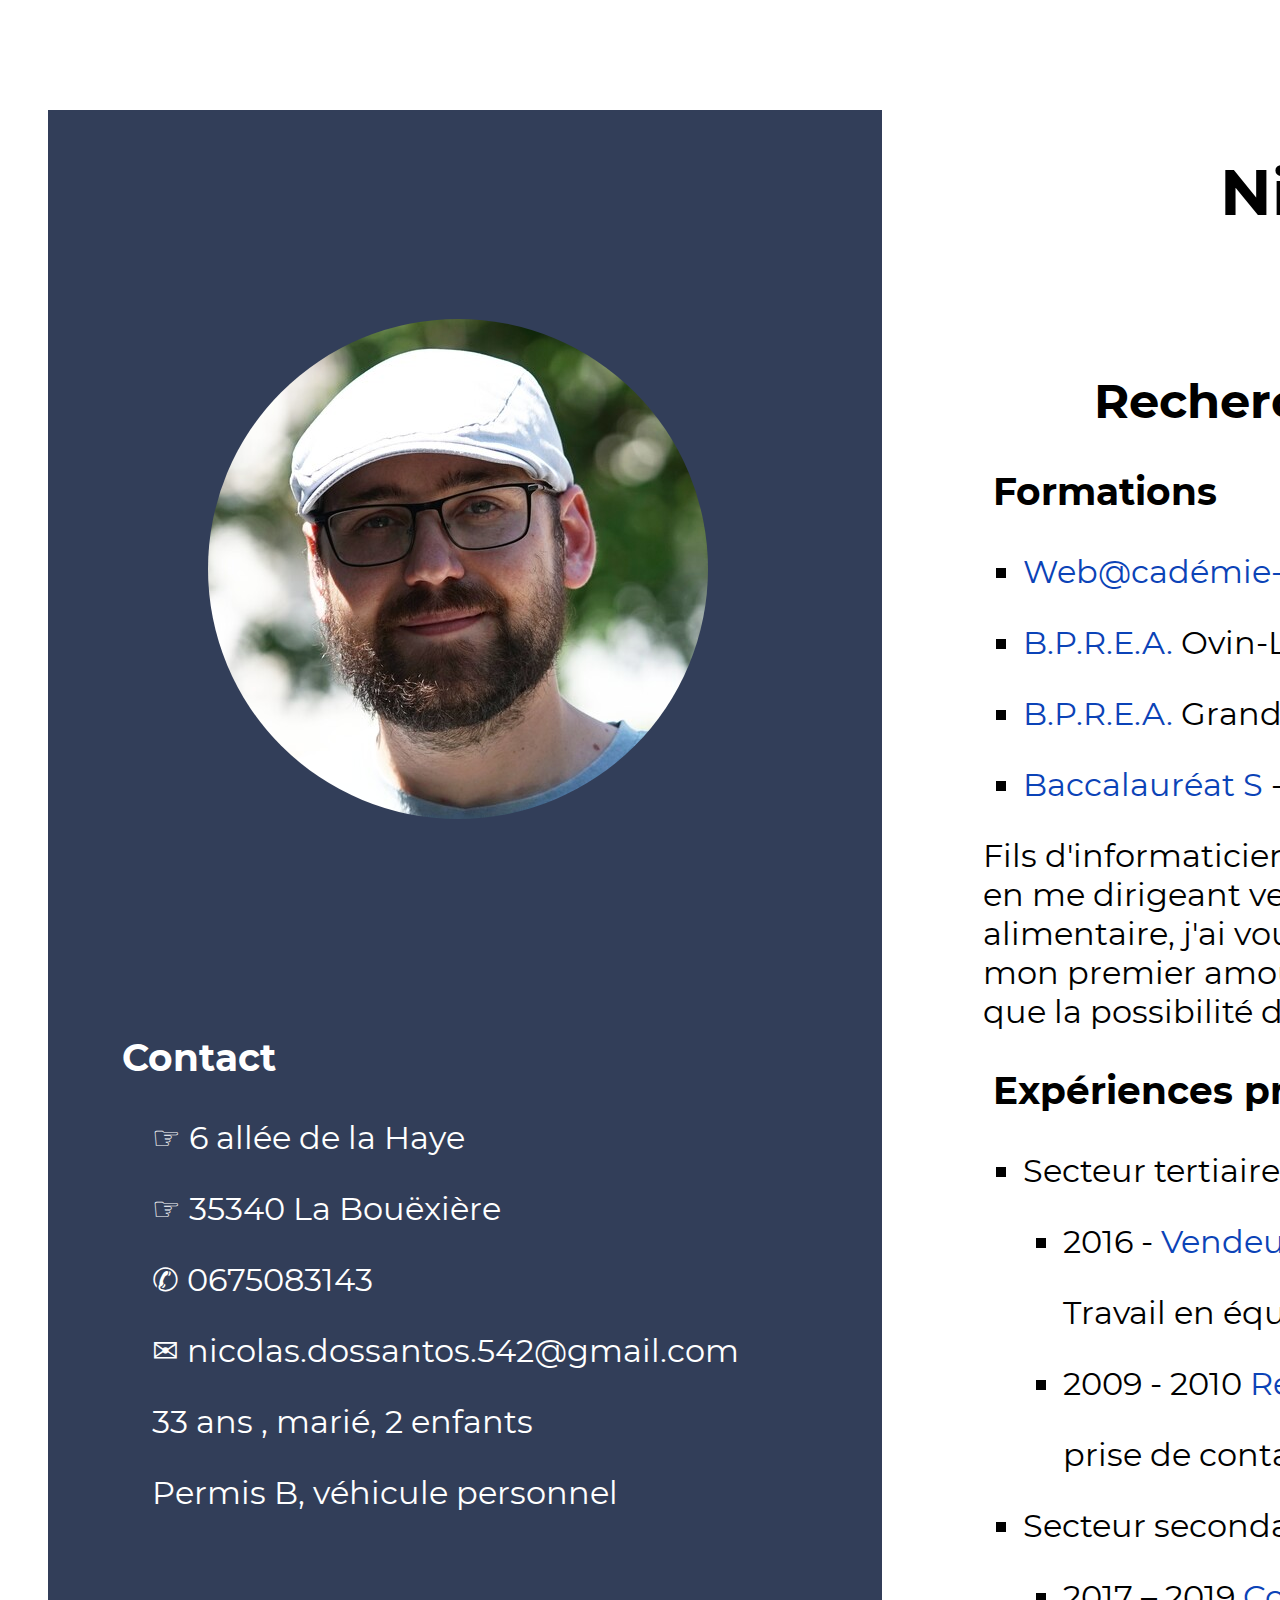
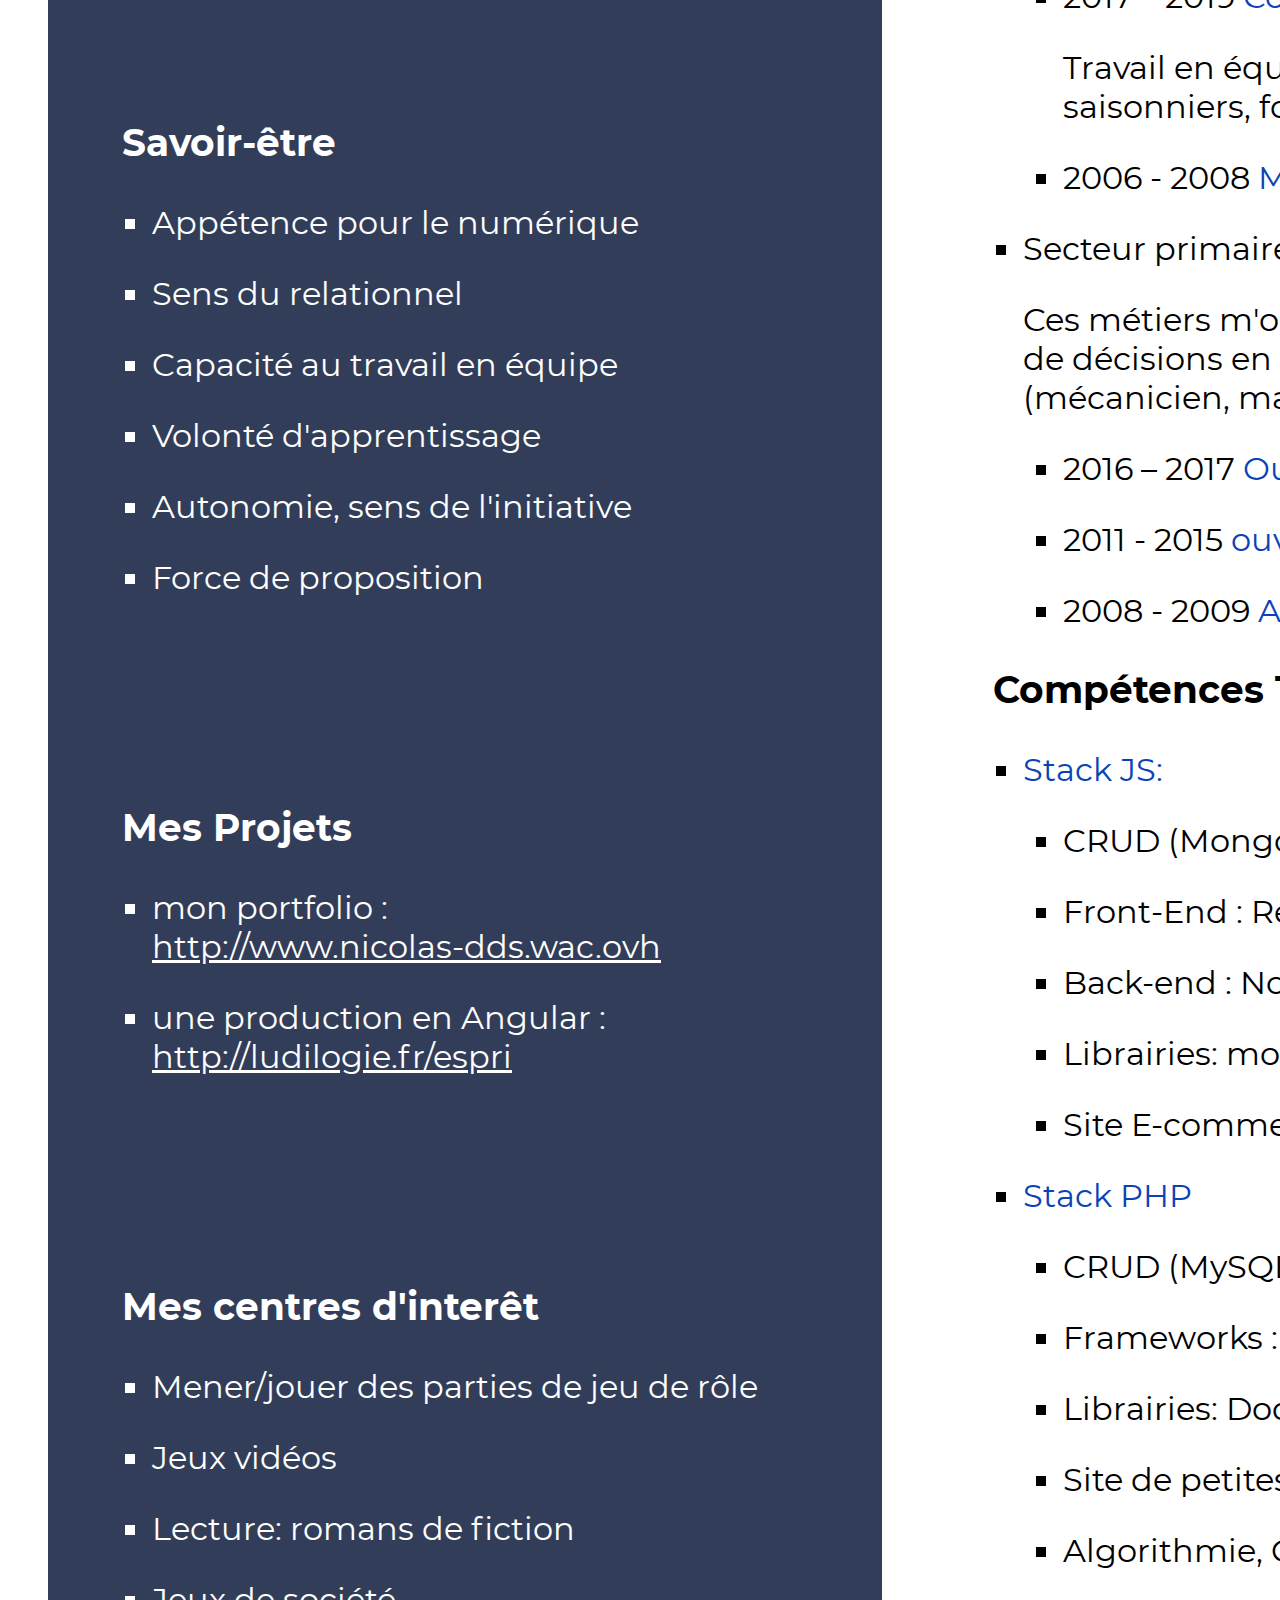
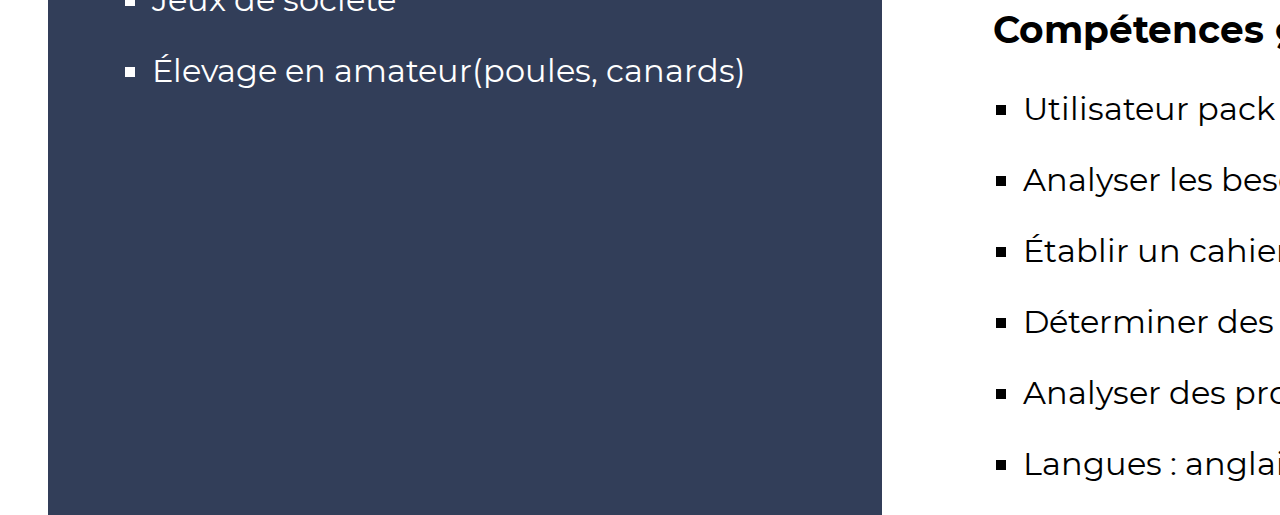
==== index.html @ 16ac20fb "modif corps" ====
<!DOCTYPE html>
<html lang="en">

<head>
    <meta charset="UTF-8">
    <link rel="stylesheet" href="CV.css">
    <link rel="stylesheet" type="text/css" href="impression.css" media="print">
    <title>CV</title>
</head>

<body>
    <div class="container">

        <div class="personnal bgcolor1">
            <div class="photo"><img class="photo_profil" src="./assets/Nico.jpg" alt="photo"></div>
            <div class="contact">
                <h3>Contact</h3>

                <ul>
                    <li> ☞ 6 allée de la Haye</li>
                    <li> ☞ 35340 La Bouëxière</li>
                    <li> ✆ 0675083143</li>
                    <li> ✉ nicolas.dossantos.542@gmail.com</li>
                    <li> 33 ans , marié, 2 enfants</li>
                    <li> Permis B, véhicule personnel</li>

                </ul>
            </div>

            <div class="soft-skills">
                <h3>Savoir-être</h3>
                <ul>
                    <li> Appétence pour le numérique</li>
                    <li> Sens du relationnel</li>
                    <li> Capacité au travail en équipe</li>
                    <li> Volonté d'apprentissage</li>
                    <li> Autonomie, sens de l'initiative</li>
                    <li> Force de proposition</li>

                </ul>
            </div>

            <div>
                <h3>Mes Projets</h3>
                <ul>
                    <li>mon portfolio :<br /><a target="_blank"
                            href=" http://www.nicolas-dds.wac.ovh/ ">http://www.nicolas-dds.wac.ovh</a></li>
                    <li>une production en Angular :<br /><a target="_blank"
                            href=" http://ludilogie.fr/espri ">http://ludilogie.fr/espri</a></li>
                </ul>
            </div>

            <div class="interests">
                <h3>Mes centres d'interêt</h3>
                <ul>
                    <li>Mener/jouer des parties de jeu de rôle</li>
                    <li>Jeux vidéos</li>
                    <li>Lecture: romans de fiction</li>
                    <li>Jeux de société</li>
                    <li>Élevage en amateur(poules, canards)</li>
                </ul>
            </div>

        </div>
        <div class="professionnal">
            <div class="name ">
                <h1>Nicolas Demeyère Dos Santos</h1>
            </div>
            <div class="job ">
                <h2>Développeur Web</h2>
            </div>
            <div class="subTitle  ">
                <h2> Recherche contrat alternance à partir du 27/09/21</h2>

            </div>
            <div class="studies">
                <h3>Formations</h3>
                <ul>
                    <li><span class="color2"> Web@cadémie-EPITECH</span> - Intégrateur/développeur Web niv 3(RNCP) - bac
                        +2
                        - 2022
                    </li>
                    <li><span class="color2"> B.P.R.E.A.</span> Ovin-Lait option transformation fromagère – 2013</li>
                    <li><span class="color2"> B.P.R.E.A. </span>Grandes Cultures – 2009</li>
                    <li><span class="color2"> Baccalauréat S </span>- 2006</li>
                </ul>
                <p>Fils d'informaticien, j'ai passé mon adolescence devant un PC. Devenu adulte, j'ai cherché du sens en
                    me dirigeant vers l'agriculture, la terre.Après plusieurs années comme ouvrier agricole et
                    agro-alimentaire, j'ai voulu retrouver de la stimulation et du défi intellectuels, je me suis
                    retourné vers mon premier amour: l'informatique. Le développement informatique m'a apporté tout
                    cela,
                    ainsi que la possibilité d'un apprentissage permanent.</p>
            </div>
            <div class="background">
                <h3>Expériences professionnelles</h3>
                <ul>
                    <li>Secteur tertiaire
                        <ul>
                            <li>
                                <p><span class="date">2016 </span>- <span class="color2"> Vendeur rayon fromagerie-
                                        charcuterie
                                    </span>-
                                    Intermarché Rennes Longchamps</p>

                                <p>Travail en équipe, promotion des produits et service à la clientèle</p>
                            </li>
                            <li>
                                <p><span class="date">2009 - 2010</span> <span class="color2"> Recruteur de donateurs -
                                    </span>Paris</p>
                                <p>prise de contact humain, gestion de l'échec, ténacité, sens du relationnel, travail
                                    en équipe</p>
                            </li>

                        </ul>
                    </li>
                    <li>Secteur secondaire
                        <ul>
                            <li>
                                <p><span class="date">2017 – 2019</span> <span class="color2"> Conducteur de machine en
                                        production fromagère</span>
                                    - Petit Billy – Triballat Noyal</p>
                                <p>Travail en équipe (15p), gestion des urgences, organisation du travail des
                                    intérimaires et saisonniers, formation des nouveaux coéquipiers.</p>
                            </li>

                            <li>
                                <p><span class="date">2006 - 2008</span> <span class="color2"> Missions diverses -
                                        Intérim
                                    </span>–
                                    Seine-et-Marne (77)</p>
                            </li>

                        </ul>
                    </li>
                    <li>Secteur primaire
                        <P>Ces métiers m'ont inculqué la rigueur, l'adaptabilité aux éléments extérieurs (ex:climat), la
                            prise de décisions en autonomie. Les multiples besoins d'une ferme m'ont apris à être
                            touche-à-tout (mécanicien, maçon, fromager, conducteur, soignant, guide touristique,
                            vendeur, livreur...)</P>
                        <ul>
                            <li>
                                <p><span class="date">2016 – 2017</span> <span class="color2"> Ouvrier agricole-cidrier
                                    </span>-Régis
                                    Tropée « Val de la Chèvre » - La Bouëxière</p>
                            </li>
                            <li>
                                <p><span class="date">2011 - 2015</span> <span class="color2"> ouvrier agricole-berger
                                    </span>-
                                    Aveyron
                                    (12)</p>
                                <p></p>
                            </li>
                            <li>
                                <p><span class="date">2008 - 2009</span> <span class="color2"> Agriculteur</span> - Oise
                                    (60)
                                </p>
                                <p></p>
                            </li>

                        </ul>
                    </li>
                </ul>

            </div>
            <div class="new-skills">
                <h3>Compétences Techniques</h3>
                <ul>
                    <li><span class="color2">Stack JS: </span></li>
                    <ul>
                        <li>CRUD (MongoDB)</li>
                        <li>Front-End : React, Angular</li>
                        <li>Back-end : NodeJS (Express) </li>
                        <li>Librairies: mongoose, babel, Jest, Jasmine, Jquery, JWT, Swagger</li>
                        <li>Site E-commerce, outil de gestion des séries vues, portfolio, fiche de personnage JDR</li>
                    </ul>
                </ul>
                <ul>
                    <li><span class="color2">Stack PHP</span></li>
                    <ul>
                        <li>CRUD (MySQL)</li>
                        <li>Frameworks : Laravel, Symfony, Slim</li>
                        <li>Librairies: Doctrine, Eloquent, Socket.io</li>
                        <li>Site de petites annonce, copie de IRC, site de quizz communautaire</li>
                        <li>Algorithmie, Gestion de fichiers</li>
                    </ul>

                </ul>

            </div>
            <div class="global-skills">
                <h3> Compétences générales</h3>
                <ul>
                    <li> Utilisateur pack office</li>
                    <li> Analyser les besoins du client</li>
                    <li> Établir un cahier des charges</li>
                    <li> Déterminer des mesures correctives</li>
                    <li> Analyser des problèmes techniques</li>
                    <li>Langues : anglais, portugais</li>
                </ul>
            </div>
        </div>

    </div>
</body>

</html>
---- CV.css ----
@font-face {
    font-family: "Montserrat";
    font-style: normal;
    src: url('assets/Montserrat/Montserrat-Regular.ttf');
}

@font-face {
    font-family: "Montserrat";
    font-weight: bold;
    src: url('/assets/Montserrat/Montserrat-Bold.ttf');
}

body {
    /*background-color: #d9d9d9;*/
    font-family: "Montserrat", arial, serif;
}

li {
    margin-bottom: 1em;
    list-style: square;
}

.container {
    height: 3508px;
    width: 2504px;
    margin-left: auto;
    margin-right: auto;
    margin-top: 100px;
    padding: 10px 40px 10px 40px; /* top right bottom left*/
    display: grid;
    grid-template-columns: 1fr 2fr;
    grid-gap: 1px;
    font-size: 2em;
    /*background-color: #d9d9d9;*/
    /*grid-auto-rows: minmax(85px, auto);*/
}

h3 {
    margin-left: 10px;
    margin-right: 10px;
    /*width: 60%;*/
    /* text-align: center; */

}

.color2{
    color: #0b43b7;

}
.bgcolor1{
    color: #fff;
    background-color: #323e59;
    /*background-color: #333f5b;*/

}


.name {
    grid-column: 1/span 2;
    text-align: center;

    /*grid-row: 1;*/
}

.job {
    grid-column: 1/span 2;
    grid-row: 2;
    text-align: center;

}

.subTitle {
    text-align: center;
    grid-column: 1/span 2;
    /*grid-row: 1;*/
    font-weight: bold;
}

.personnal {
    grid-column: 1/span 1;
    }
.personnal div{
    margin: 25% 0 25% 0;
    padding-left: 2em;
}
.photo{
    margin: 25% 0 25% 0;
    padding-left: 5em !important;
   

}
.photo_profil{
    border-radius: 50%;

}
.contact > ul > li {
    list-style-type: none;
}

.global-skills,
.new-skills,
.background,
.studies {
    margin: 0;
padding-left: 100px;
}


a{
    color: #fff;
}
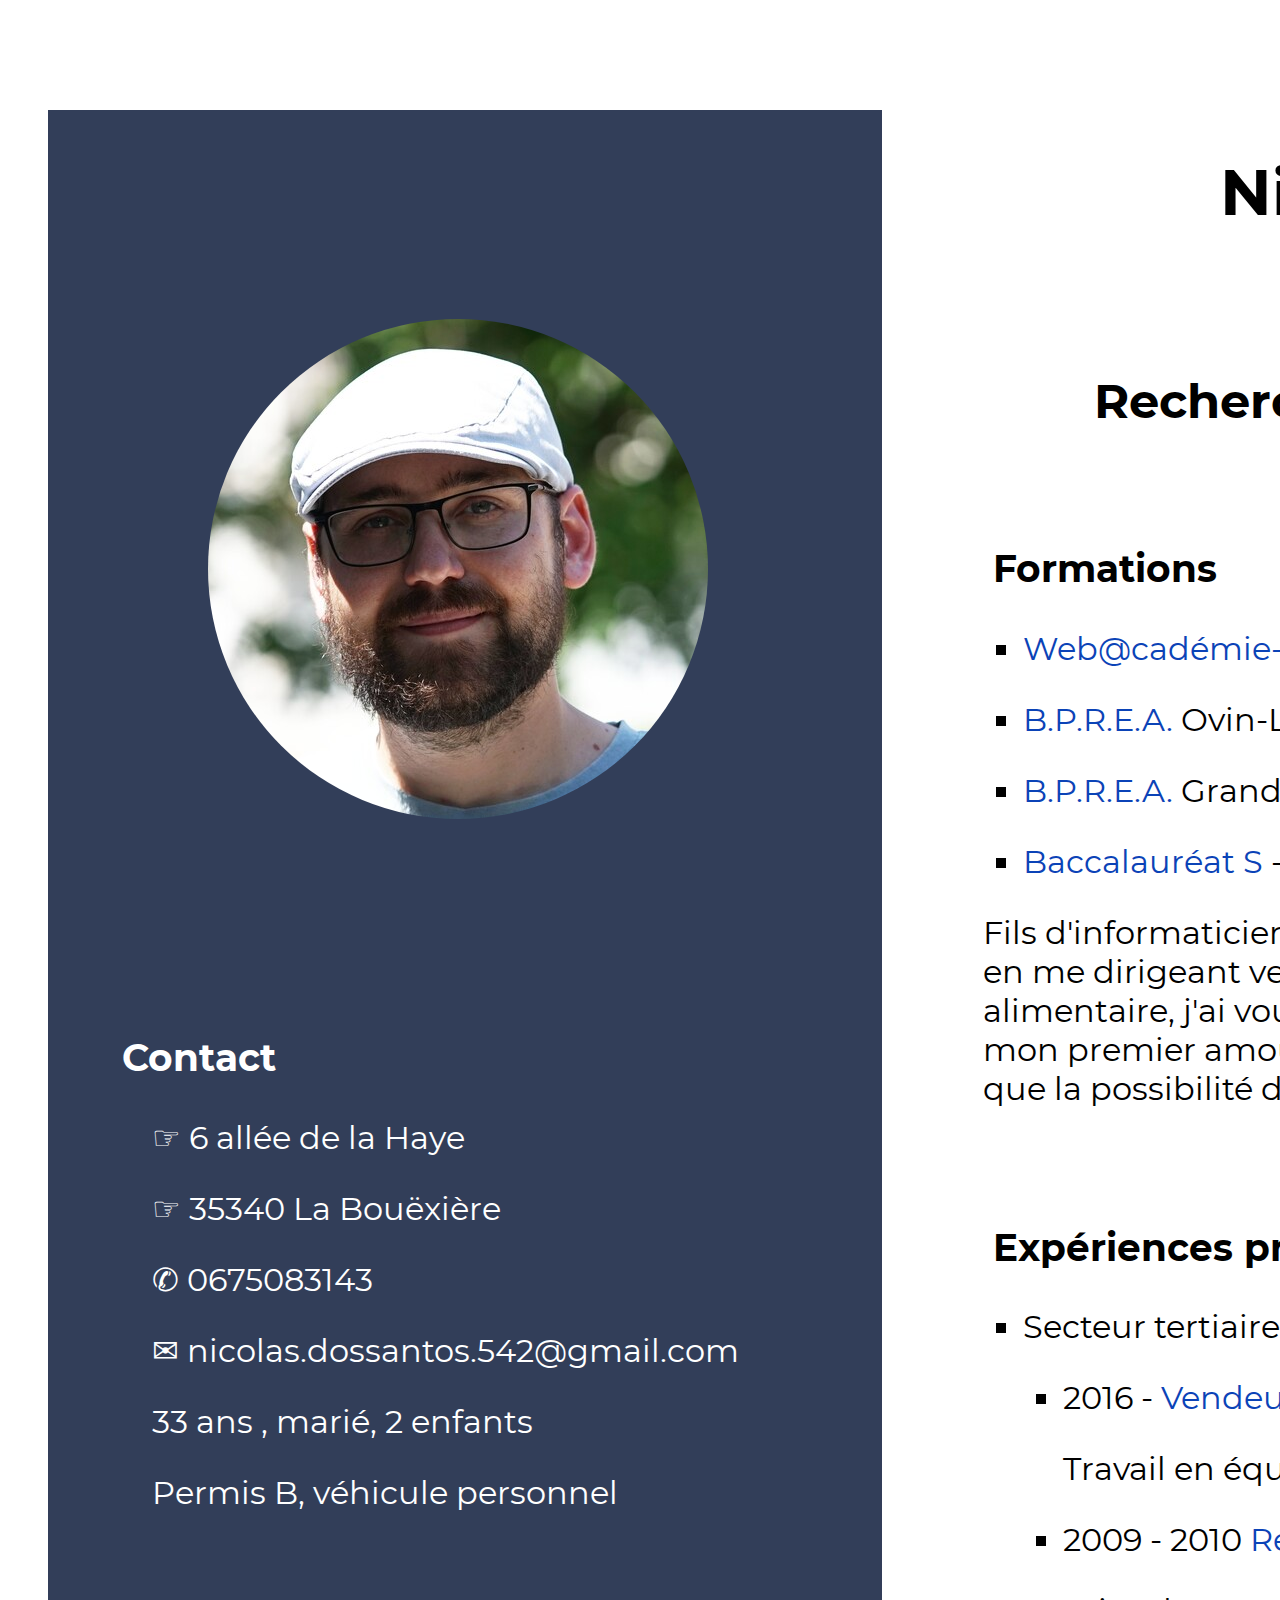
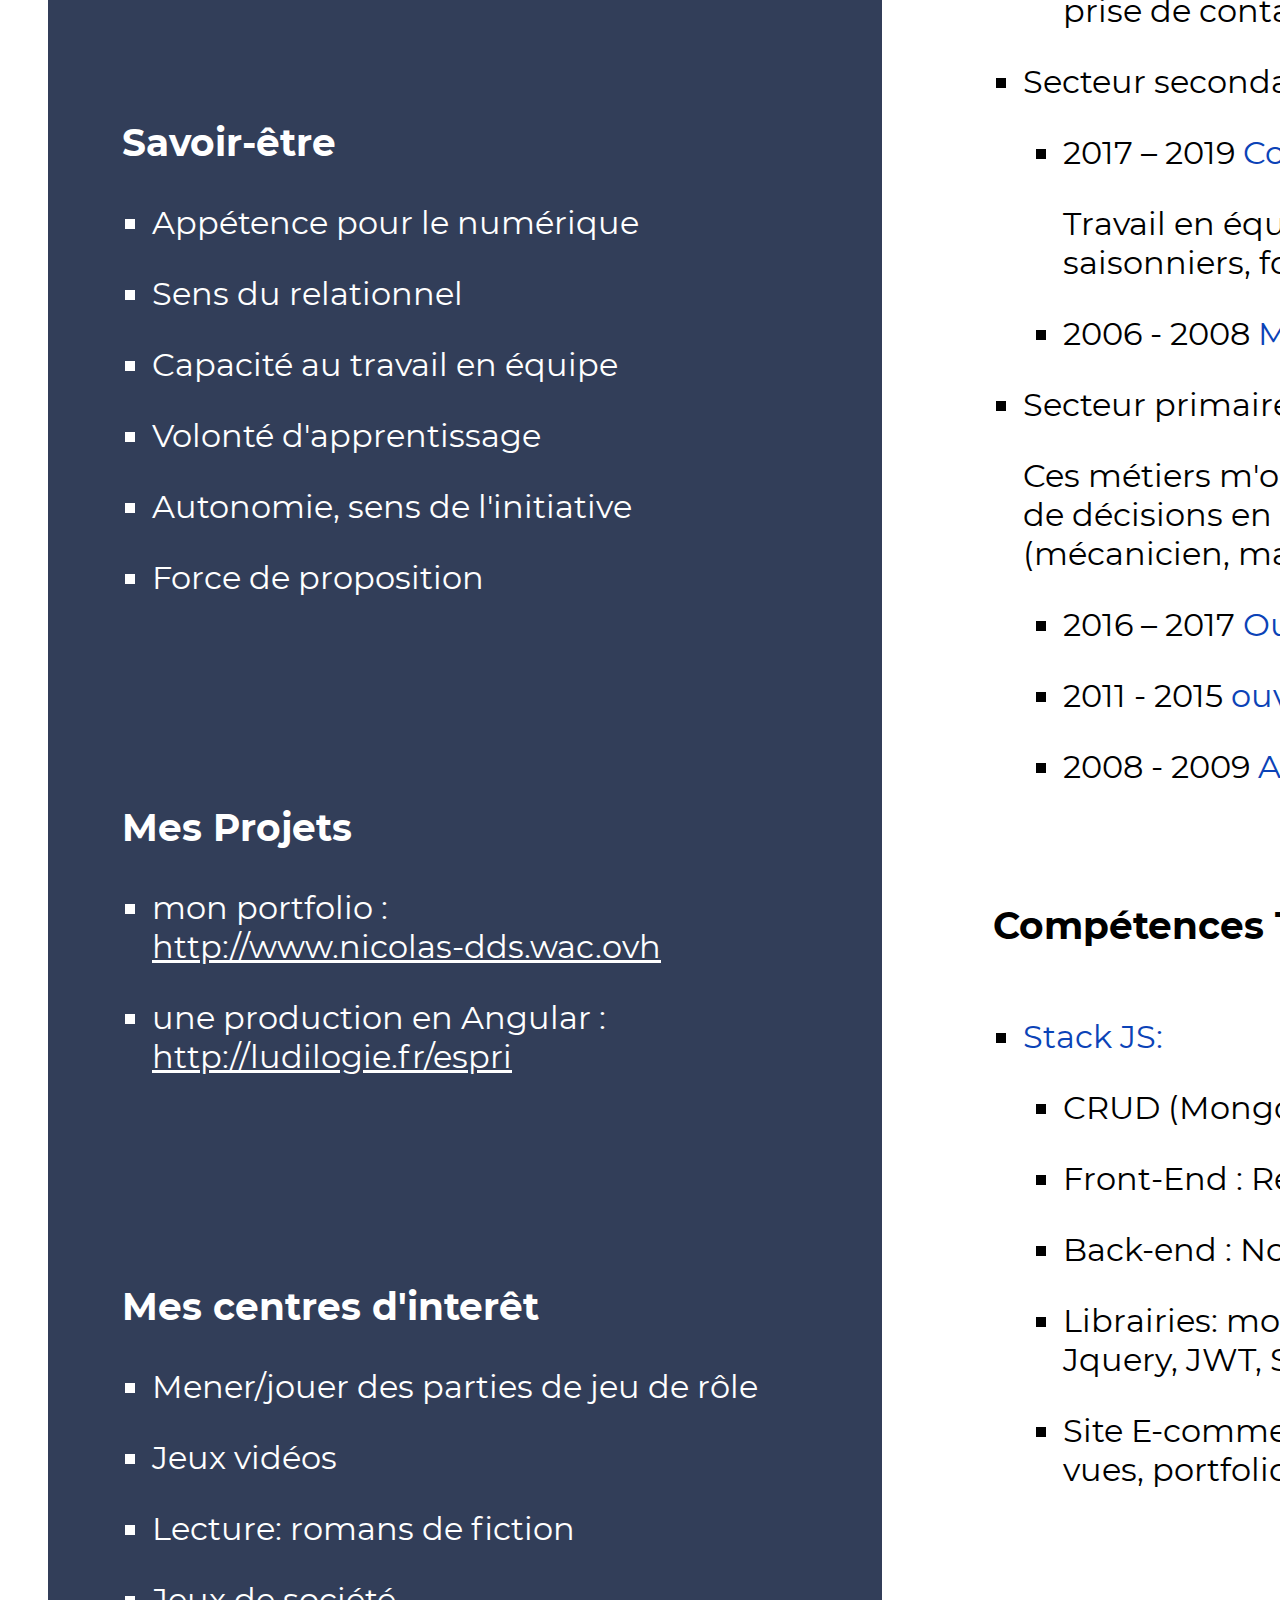
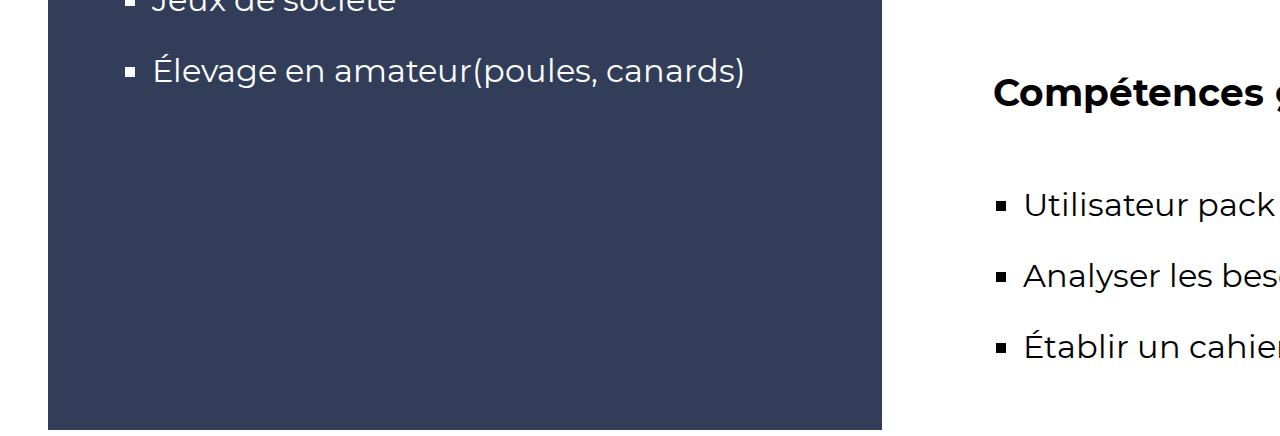
==== commit f9e9dfc1: "skills in columns" ====
--- a/index.html
+++ b/index.html
@@ -162,41 +162,50 @@
                 </ul>
 
             </div>
-            <div class="new-skills">
+            <div class="new-skills ">
                 <h3>Compétences Techniques</h3>
-                <ul>
-                    <li><span class="color2">Stack JS: </span></li>
-                    <ul>
-                        <li>CRUD (MongoDB)</li>
-                        <li>Front-End : React, Angular</li>
-                        <li>Back-end : NodeJS (Express) </li>
-                        <li>Librairies: mongoose, babel, Jest, Jasmine, Jquery, JWT, Swagger</li>
-                        <li>Site E-commerce, outil de gestion des séries vues, portfolio, fiche de personnage JDR</li>
-                    </ul>
-                </ul>
-                <ul>
-                    <li><span class="color2">Stack PHP</span></li>
-                    <ul>
-                        <li>CRUD (MySQL)</li>
-                        <li>Frameworks : Laravel, Symfony, Slim</li>
-                        <li>Librairies: Doctrine, Eloquent, Socket.io</li>
-                        <li>Site de petites annonce, copie de IRC, site de quizz communautaire</li>
-                        <li>Algorithmie, Gestion de fichiers</li>
-                    </ul>
-
-                </ul>
-
-            </div>
-            <div class="global-skills">
+                <div class="skills">
+                    <ul>
+                        <li><span class="color2">Stack JS: </span></li>
+                        <ul>
+                            <li>CRUD (MongoDB)</li>
+                            <li>Front-End : React, Angular</li>
+                            <li>Back-end : NodeJS (Express) </li>
+                            <li>Librairies: mongoose, babel, Jest, Jasmine, Jquery, JWT, Swagger</li>
+                            <li>Site E-commerce, outil de gestion des séries vues, portfolio, fiche de personnage JDR
+                            </li>
+                        </ul>
+                    </ul>
+                    <ul>
+                        <li><span class="color2">Stack PHP</span></li>
+                        <ul>
+                            <li>CRUD (MySQL)</li>
+                            <li>Frameworks : Laravel, Symfony, Slim</li>
+                            <li>Librairies: Doctrine, Eloquent, Socket.io</li>
+                            <li>Site de petites annonce, copie de IRC, site de quizz communautaire</li>
+                            <li>Algorithmie, Gestion de fichiers</li>
+                        </ul>
+
+                    </ul>
+                </div>
+
+
+            </div>
+            <div class="global-skills ">
                 <h3> Compétences générales</h3>
-                <ul>
-                    <li> Utilisateur pack office</li>
-                    <li> Analyser les besoins du client</li>
-                    <li> Établir un cahier des charges</li>
-                    <li> Déterminer des mesures correctives</li>
-                    <li> Analyser des problèmes techniques</li>
-                    <li>Langues : anglais, portugais</li>
-                </ul>
+                <div class="skills">
+                    <ul>
+                        <li> Utilisateur pack office</li>
+                        <li> Analyser les besoins du client</li>
+                        <li> Établir un cahier des charges</li>
+                    </ul>
+                    <ul>
+                        <li> Déterminer des mesures correctives</li>
+                        <li> Analyser des problèmes techniques</li>
+                        <li>Langues : anglais, portugais</li>
+                    </ul>
+                </div>
+
             </div>
         </div>
 
--- a/CV.css
+++ b/CV.css
@@ -101,10 +101,13 @@
 .new-skills,
 .background,
 .studies {
-    margin: 0;
+    margin-top: 7%;
 padding-left: 100px;
 }
-
+.skills{
+    display:flex;
+    justify-content: space-between;
+}
 
 a{
     color: #fff;
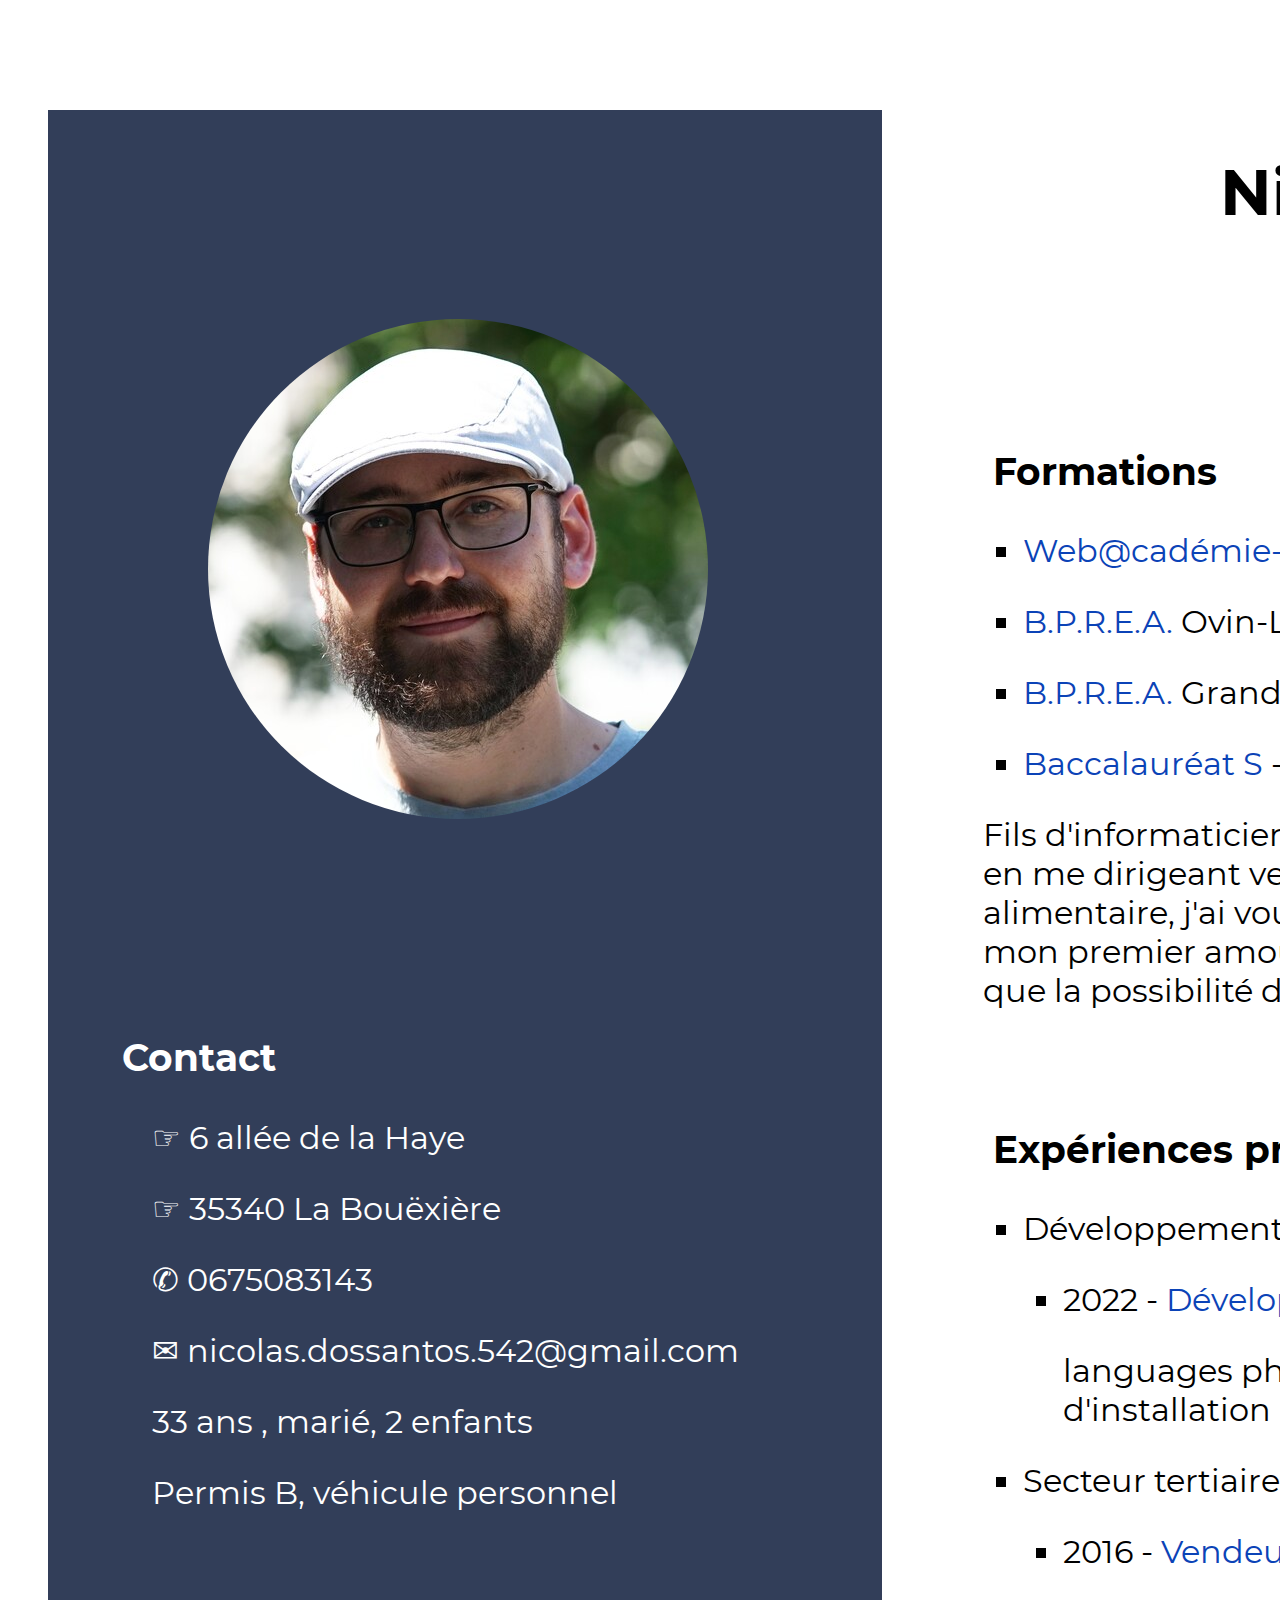
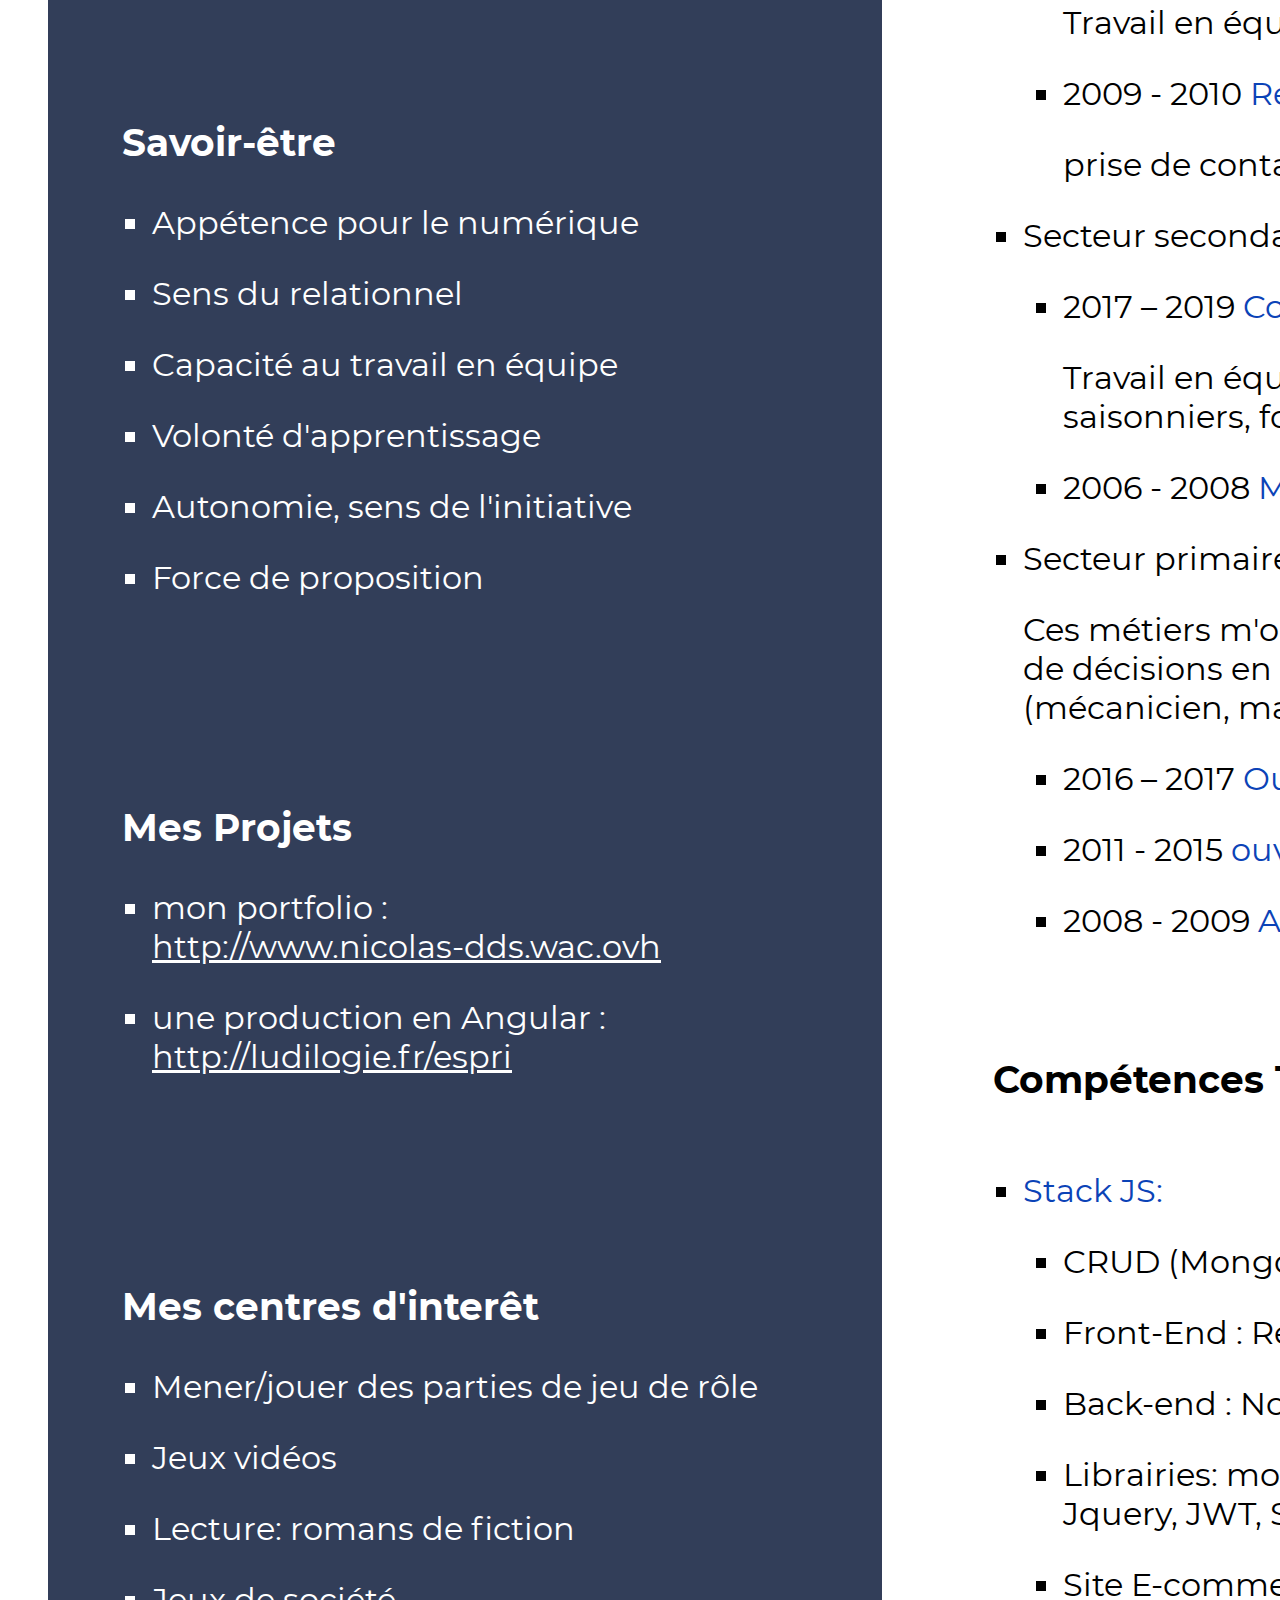
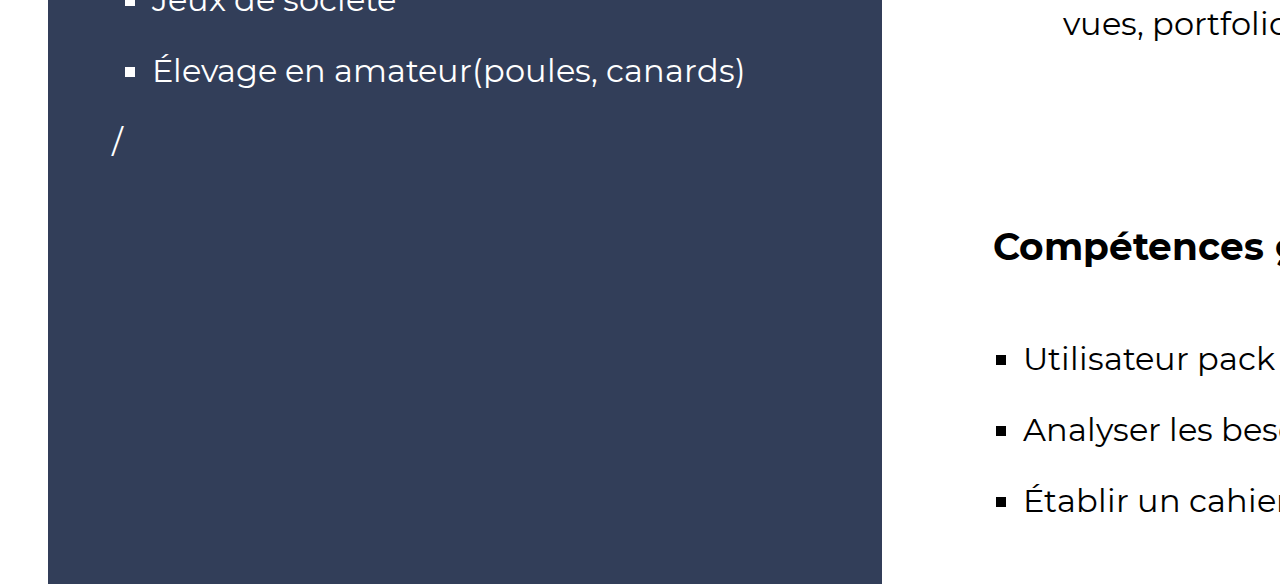
==== commit 18f6146f: "delete "alternance" / add purecontrol" ====
--- a/index.html
+++ b/index.html
@@ -43,9 +43,9 @@
             <div>
                 <h3>Mes Projets</h3>
                 <ul>
-                    <li>mon portfolio :<br /><a target="_blank"
+                    <li>mon portfolio :<br /><a class="link" target="_blank"
                             href=" http://www.nicolas-dds.wac.ovh/ ">http://www.nicolas-dds.wac.ovh</a></li>
-                    <li>une production en Angular :<br /><a target="_blank"
+                    <li>une production en Angular :<br /><a class="link" target="_blank"
                             href=" http://ludilogie.fr/espri ">http://ludilogie.fr/espri</a></li>
                 </ul>
             </div>
@@ -58,7 +58,7 @@
                     <li>Lecture: romans de fiction</li>
                     <li>Jeux de société</li>
                     <li>Élevage en amateur(poules, canards)</li>
-                </ul>
+                </ul>/
             </div>
 
         </div>
@@ -68,10 +68,6 @@
             </div>
             <div class="job ">
                 <h2>Développeur Web</h2>
-            </div>
-            <div class="subTitle  ">
-                <h2> Recherche contrat alternance à partir du 27/09/21</h2>
-
             </div>
             <div class="studies">
                 <h3>Formations</h3>
@@ -94,6 +90,17 @@
             <div class="background">
                 <h3>Expériences professionnelles</h3>
                 <ul>
+                    <li>Développement
+                        <ul>
+                            <li>
+                                <p><span class="date">2022 </span>- <span class="color2"> Développeur web
+                                    </span>-
+                                    <a href="https://www.purecontrol.com/">PureControl</a></p>
+
+                                <p>languages php et javascript, maintien et amélioration d'une application de gestion d'installation automatisée</p>
+                            </li>
+                        </ul>
+                    </li>
                     <li>Secteur tertiaire
                         <ul>
                             <li>
--- a/CV.css
+++ b/CV.css
@@ -31,8 +31,8 @@
     grid-template-columns: 1fr 2fr;
     grid-gap: 1px;
     font-size: 2em;
-    /*background-color: #d9d9d9;*/
-    /*grid-auto-rows: minmax(85px, auto);*/
+    /* background-color: #d9d9d9;
+    grid-auto-rows: minmax(85px, auto); */
 }
 
 h3 {
@@ -109,8 +109,10 @@
     justify-content: space-between;
 }
 
-a{
+.link{
     color: #fff;
 }
+a{
+    color: #000;
+}
 
-
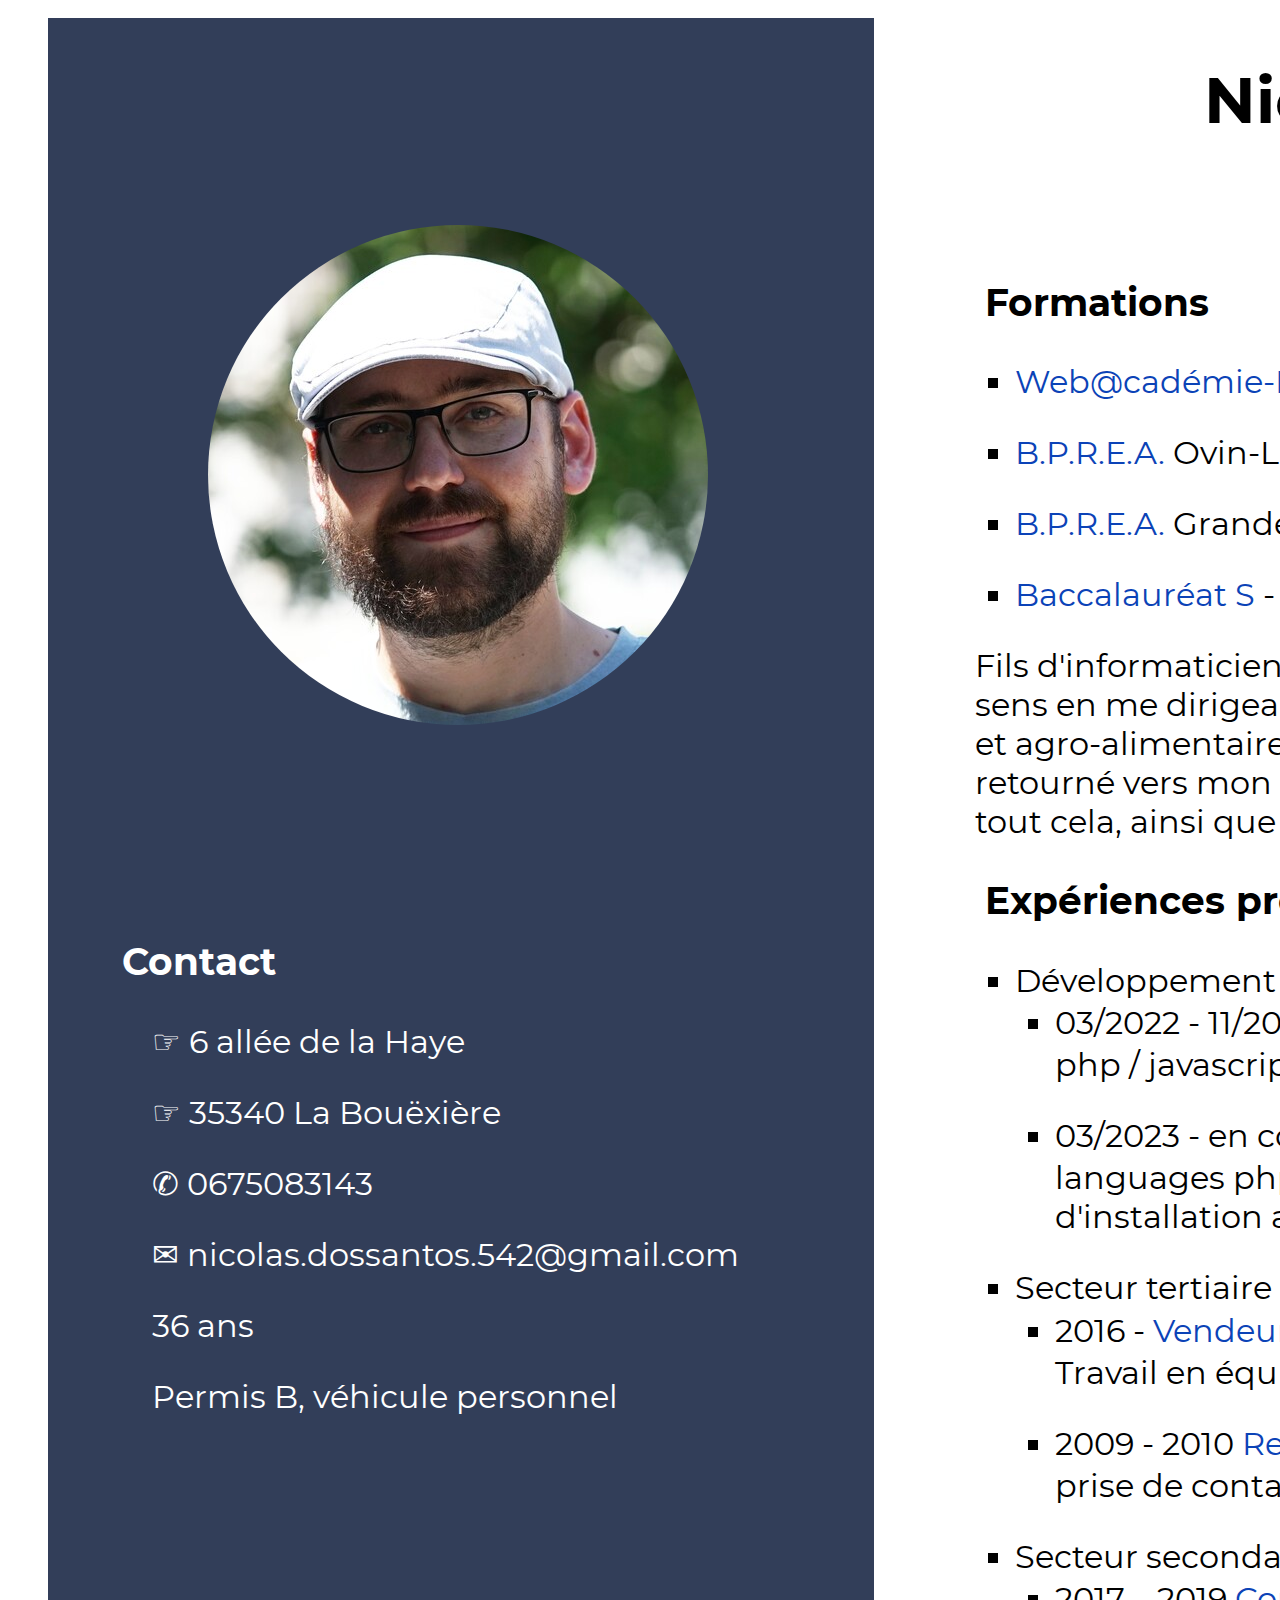
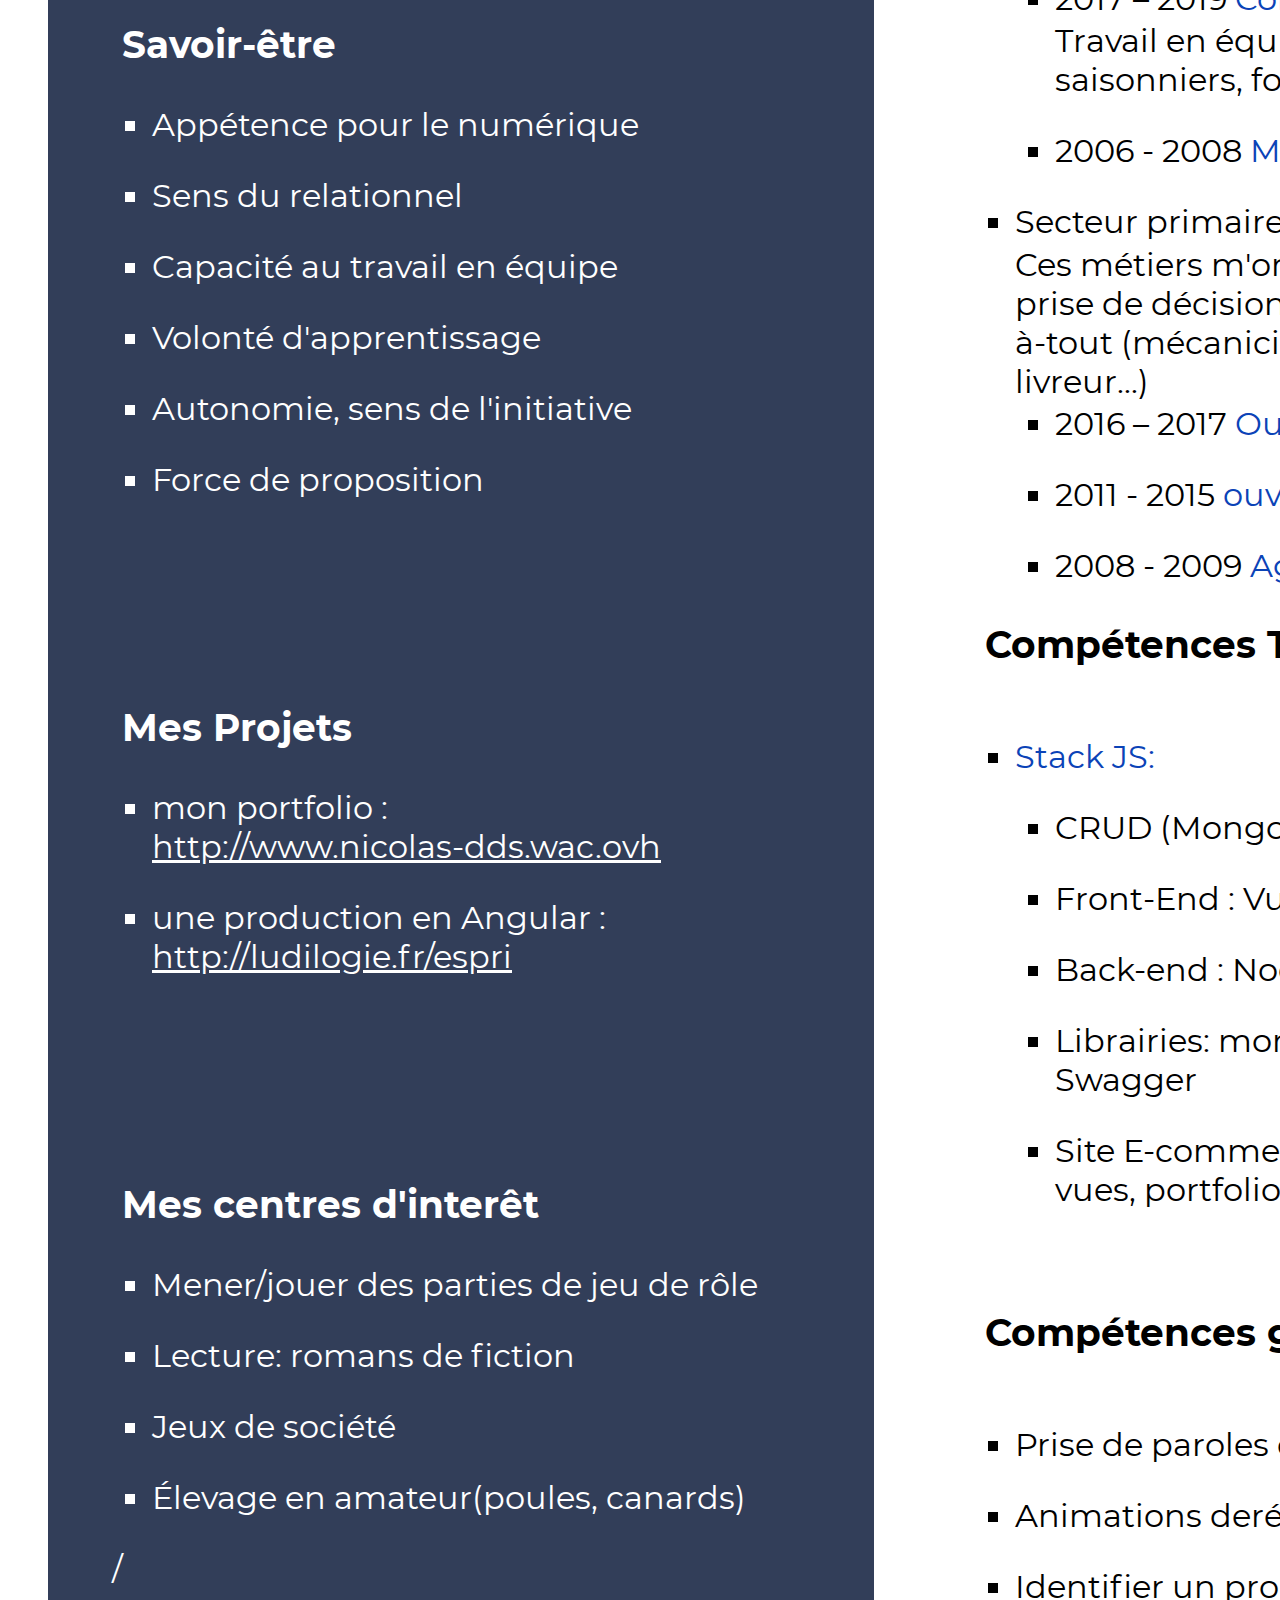
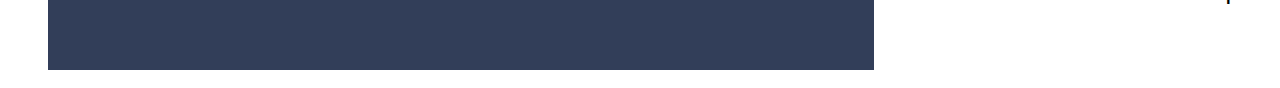
==== commit 1931b843: "add exp dxmProfuse" ====
--- a/index.html
+++ b/index.html
@@ -21,7 +21,7 @@
                     <li> ☞ 35340 La Bouëxière</li>
                     <li> ✆ 0675083143</li>
                     <li> ✉ nicolas.dossantos.542@gmail.com</li>
-                    <li> 33 ans , marié, 2 enfants</li>
+                    <li> 36 ans</li>
                     <li> Permis B, véhicule personnel</li>
 
                 </ul>
@@ -54,7 +54,6 @@
                 <h3>Mes centres d'interêt</h3>
                 <ul>
                     <li>Mener/jouer des parties de jeu de rôle</li>
-                    <li>Jeux vidéos</li>
                     <li>Lecture: romans de fiction</li>
                     <li>Jeux de société</li>
                     <li>Élevage en amateur(poules, canards)</li>
@@ -93,11 +92,21 @@
                     <li>Développement
                         <ul>
                             <li>
-                                <p><span class="date">2022 </span>- <span class="color2"> Développeur web
-                                    </span>-
-                                    <a href="https://www.purecontrol.com/">PureControl</a></p>
-
-                                <p>languages php et javascript, maintien et amélioration d'une application de gestion d'installation automatisée</p>
+                                <p><span class="date">03/2022 - 11/2022 </span>- <span class="color2"> Développeur web
+                                    </span>-
+                                    <a href="https://www.dxmprofuse.com/">DXM Profuse</a>
+                                </p>
+
+                                <p>php / javascript, intégration webdesign, creation API et application d'affichage dynamique</p>
+                            </li>
+                            <li>
+                                <p><span class="date">03/2023 - en cours </span>- <span class="color2"> Développeur web
+                                    </span>-
+                                    <a href="https://www.purecontrol.com/">PureControl</a>
+                                </p>
+
+                                <p>languages php et javascript, maintien et amélioration d'une application de gestion
+                                    d'installation automatisée</p>
                             </li>
                         </ul>
                     </li>
@@ -176,9 +185,9 @@
                         <li><span class="color2">Stack JS: </span></li>
                         <ul>
                             <li>CRUD (MongoDB)</li>
-                            <li>Front-End : React, Angular</li>
+                            <li>Front-End : VueJS, Angular</li>
                             <li>Back-end : NodeJS (Express) </li>
-                            <li>Librairies: mongoose, babel, Jest, Jasmine, Jquery, JWT, Swagger</li>
+                            <li>Librairies: mongoose, Jest, Jquery, JWT, Swagger</li>
                             <li>Site E-commerce, outil de gestion des séries vues, portfolio, fiche de personnage JDR
                             </li>
                         </ul>
@@ -202,14 +211,14 @@
                 <h3> Compétences générales</h3>
                 <div class="skills">
                     <ul>
-                        <li> Utilisateur pack office</li>
-                        <li> Analyser les besoins du client</li>
-                        <li> Établir un cahier des charges</li>
+                        <li> Prise de paroles en public</li>
+                        <li> Animations  deréunion</li>
+                        <li> Identifier un problème</li>
                     </ul>
                     <ul>
                         <li> Déterminer des mesures correctives</li>
                         <li> Analyser des problèmes techniques</li>
-                        <li>Langues : anglais, portugais</li>
+                        <li>Langues : anglais, portugais(notions)</li>
                     </ul>
                 </div>
 
--- a/CV.css
+++ b/CV.css
@@ -19,13 +19,15 @@
     margin-bottom: 1em;
     list-style: square;
 }
+p{
+    margin: 0.1em 0 0.1em 0;
+}
 
 .container {
-    height: 3508px;
-    width: 2504px;
+    height: 3450;
+    width: 2480px;
     margin-left: auto;
     margin-right: auto;
-    margin-top: 100px;
     padding: 10px 40px 10px 40px; /* top right bottom left*/
     display: grid;
     grid-template-columns: 1fr 2fr;
@@ -80,7 +82,7 @@
     grid-column: 1/span 1;
     }
 .personnal div{
-    margin: 25% 0 25% 0;
+    margin: 25% 0 0 0;
     padding-left: 2em;
 }
 .photo{
@@ -101,7 +103,7 @@
 .new-skills,
 .background,
 .studies {
-    margin-top: 7%;
+    margin-top: 2%;
 padding-left: 100px;
 }
 .skills{
@@ -116,3 +118,9 @@
     color: #000;
 }
 
+@media print {
+    .container{
+      margin: 0;
+      
+    }
+  }--- a/impression.css
+++ b/impression.css
@@ -0,0 +1,18 @@
+@media print {
+    /* /!\ à l'impression penser à cocher la case "imprimer les arrières-plans" /!\ */
+
+
+    .container {
+        /* this affects the margin on the content before sending to printer */
+        /* réduit la marge de la page pour l'impression  */
+        margin: 0px;
+    }
+
+    @page {
+        /* supprime les métadonnées de page a l'impression (n°page, url ...) */
+        size: auto;
+        /* auto is the initial value */
+        margin: 0;
+    }
+
+}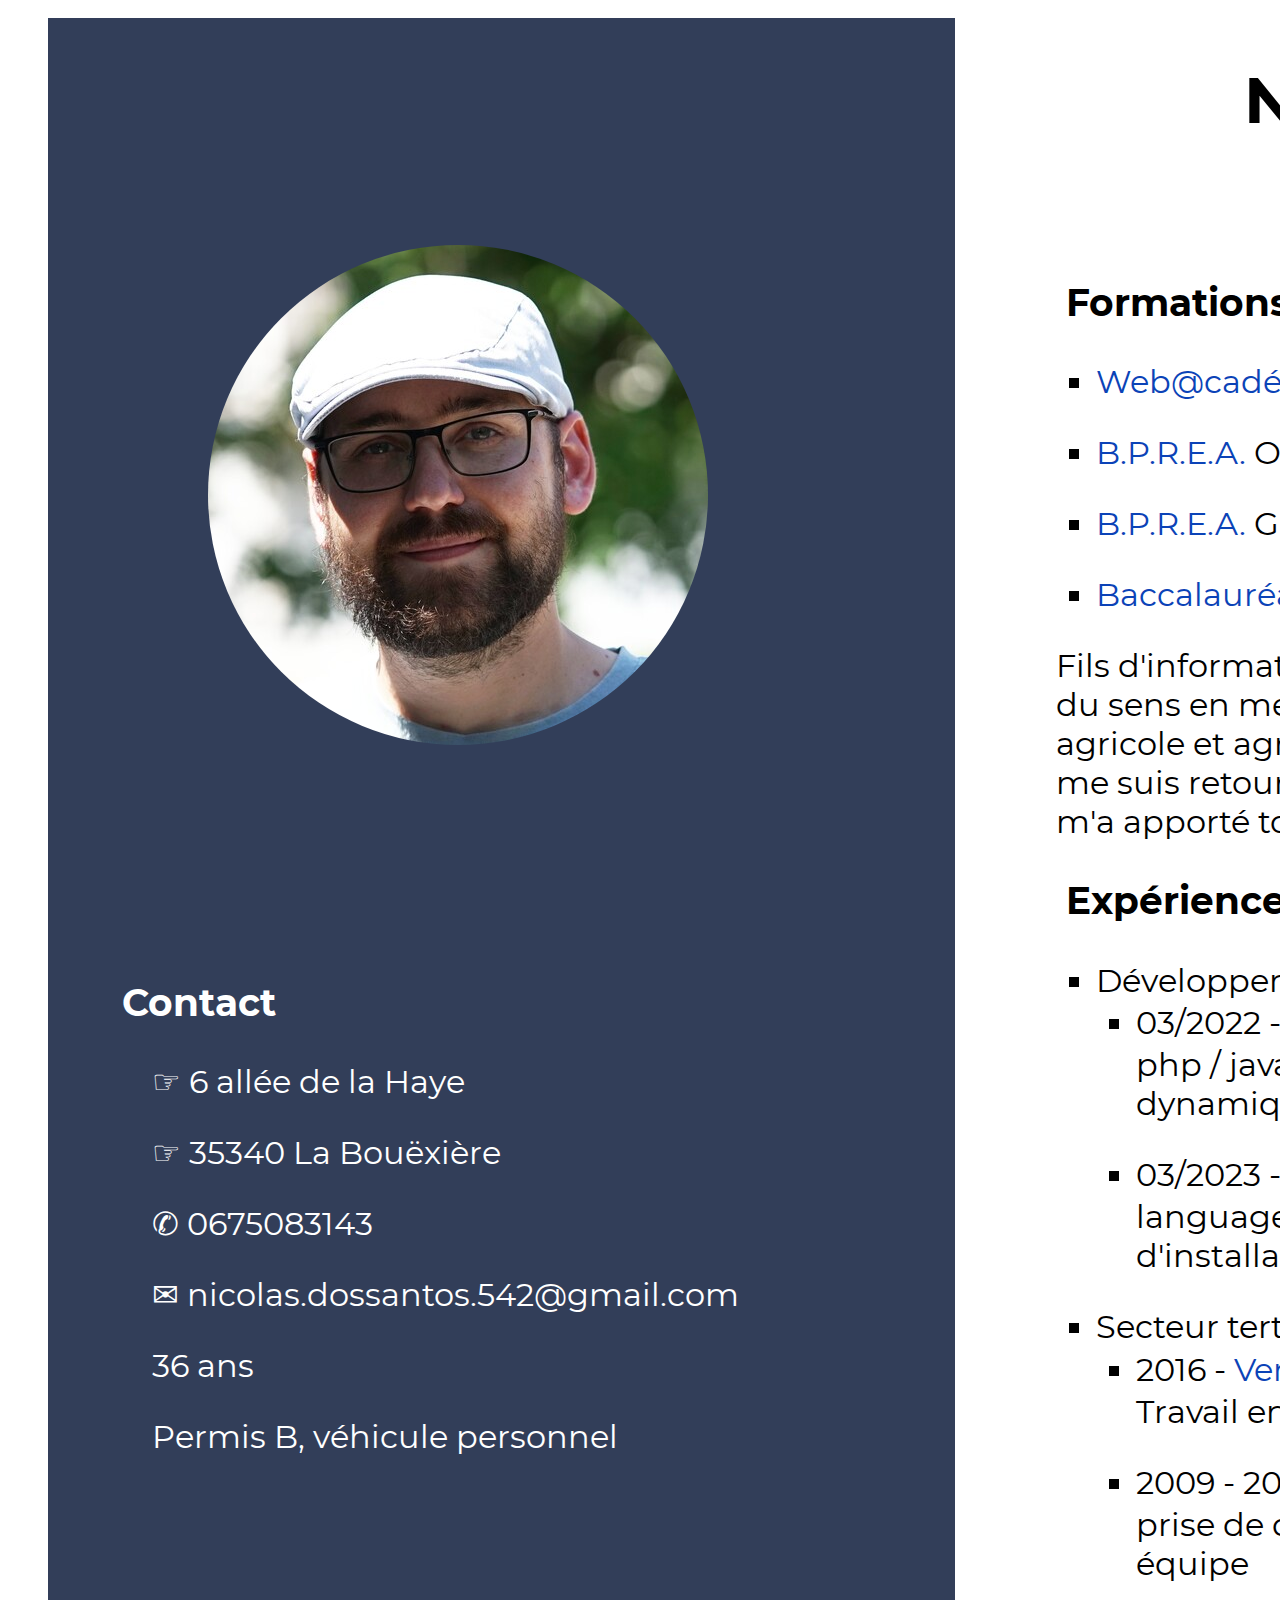
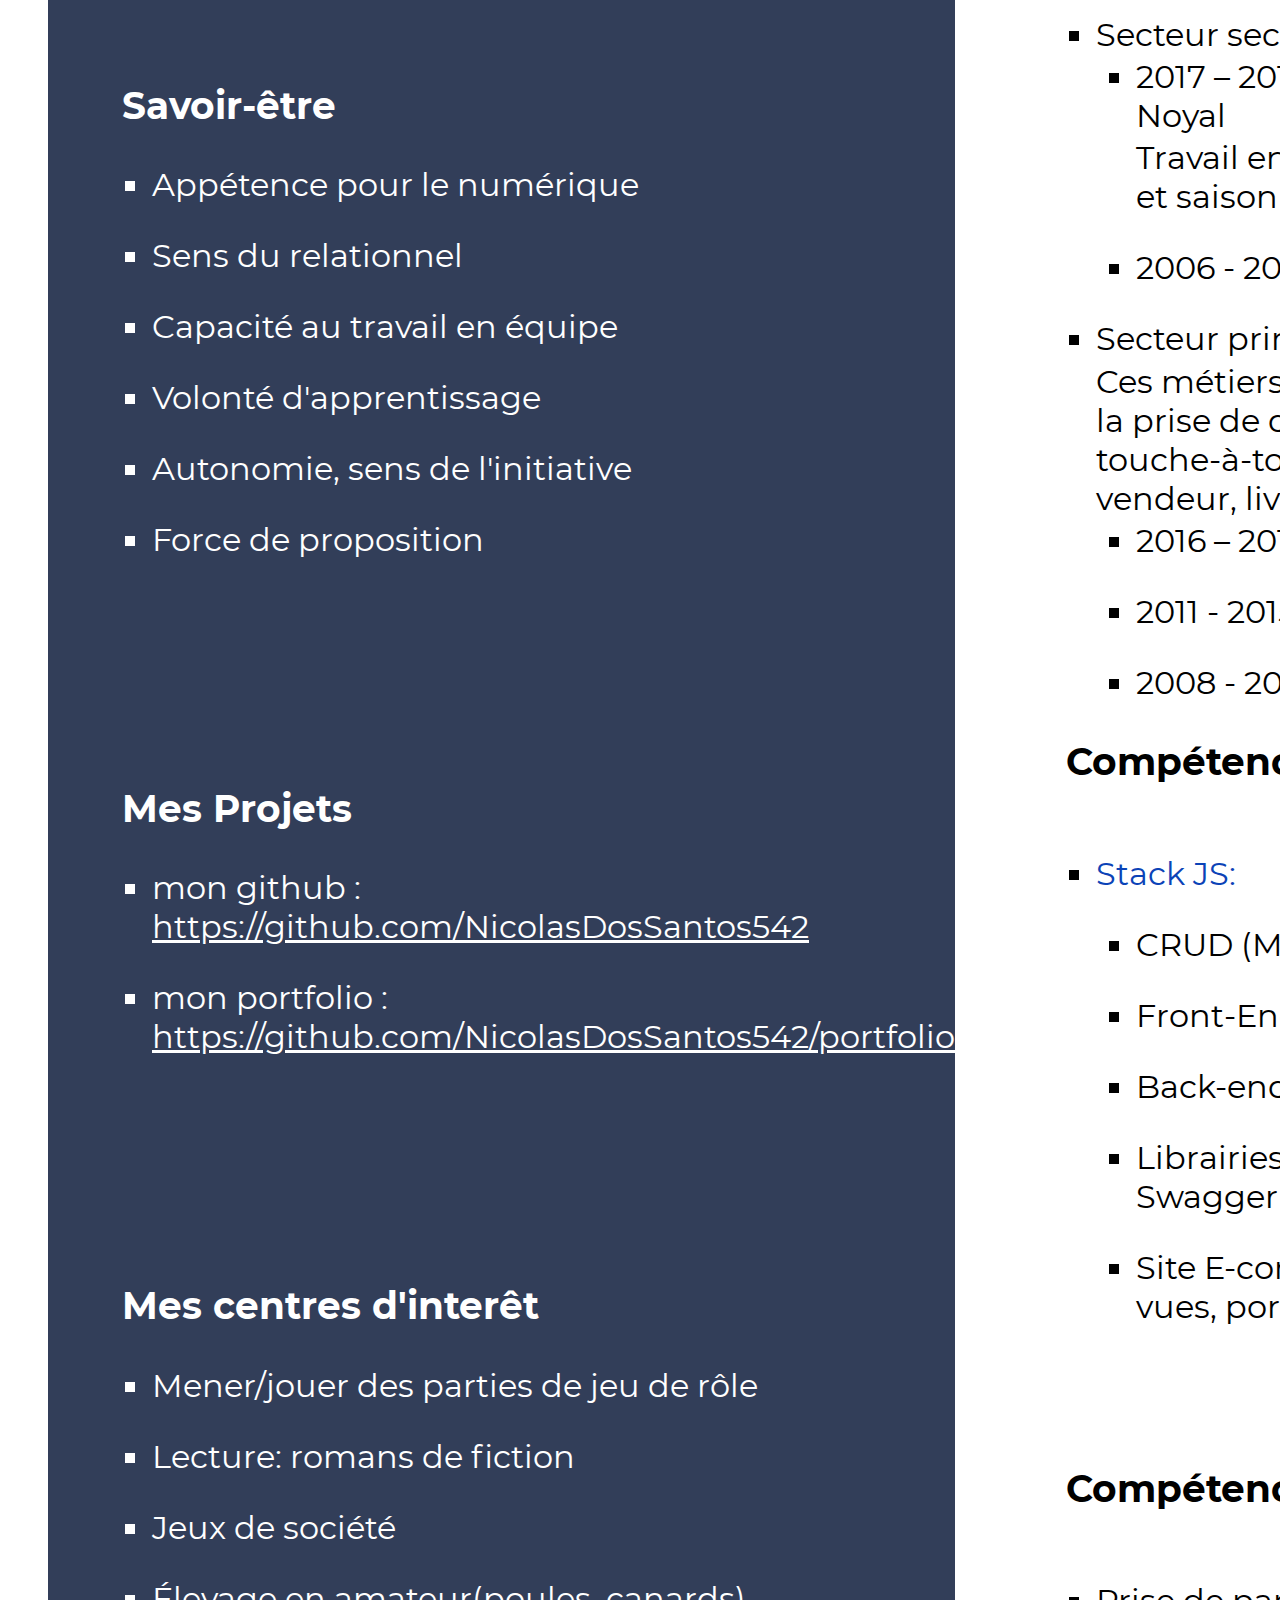
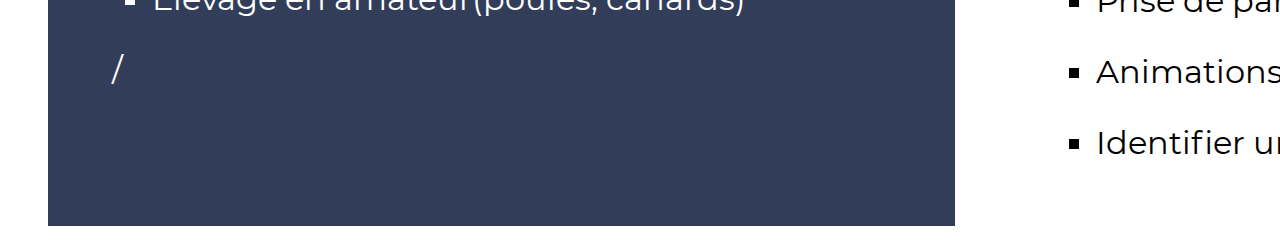
==== commit b1b4e6a7: "delete old links" ====
--- a/index.html
+++ b/index.html
@@ -43,10 +43,11 @@
             <div>
                 <h3>Mes Projets</h3>
                 <ul>
+                    <li>mon github :<br /><a class="link" target="_blank"
+                            href=" https://github.com/NicolasDosSantos542 ">https://github.com/NicolasDosSantos542</a></li>
                     <li>mon portfolio :<br /><a class="link" target="_blank"
-                            href=" http://www.nicolas-dds.wac.ovh/ ">http://www.nicolas-dds.wac.ovh</a></li>
-                    <li>une production en Angular :<br /><a class="link" target="_blank"
-                            href=" http://ludilogie.fr/espri ">http://ludilogie.fr/espri</a></li>
+                            href=" https://github.com/NicolasDosSantos542/portfolio ">https://github.com/NicolasDosSantos542/portfolio</a></li>
+                 
                 </ul>
             </div>
 
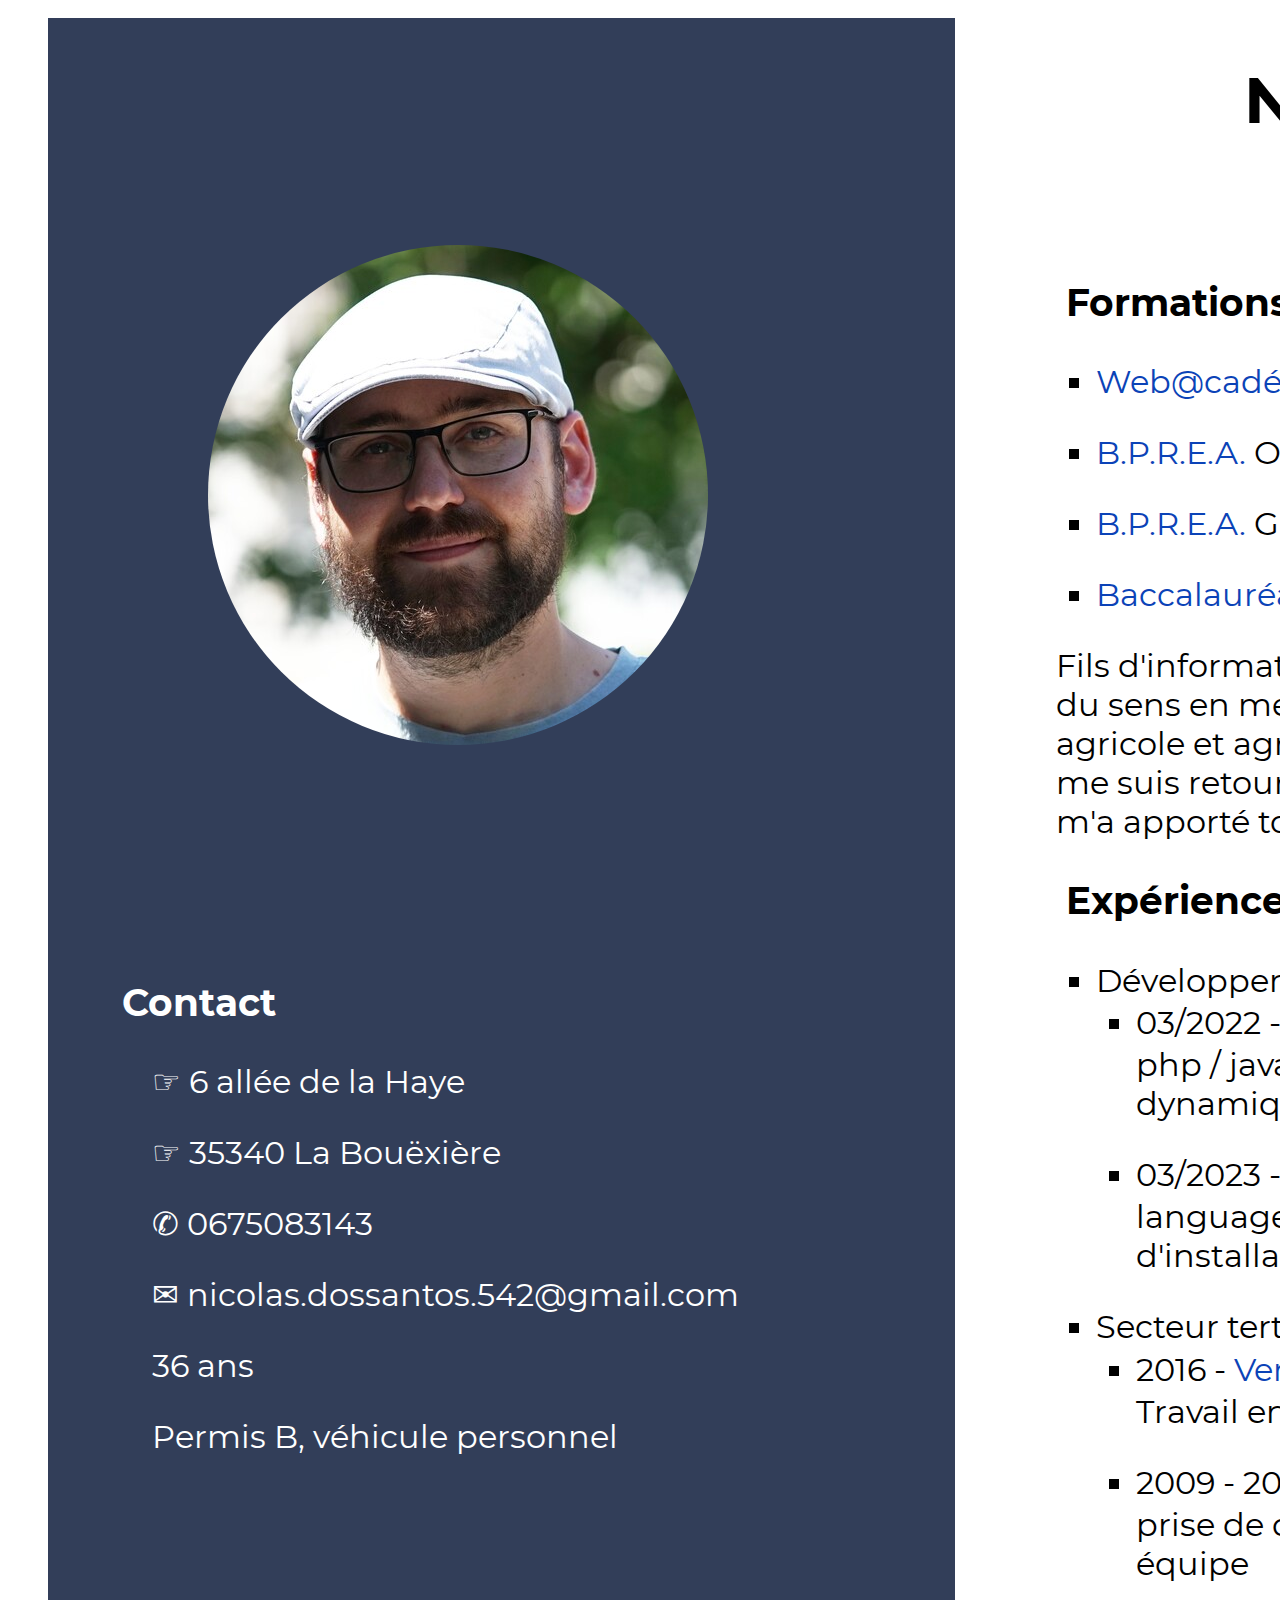
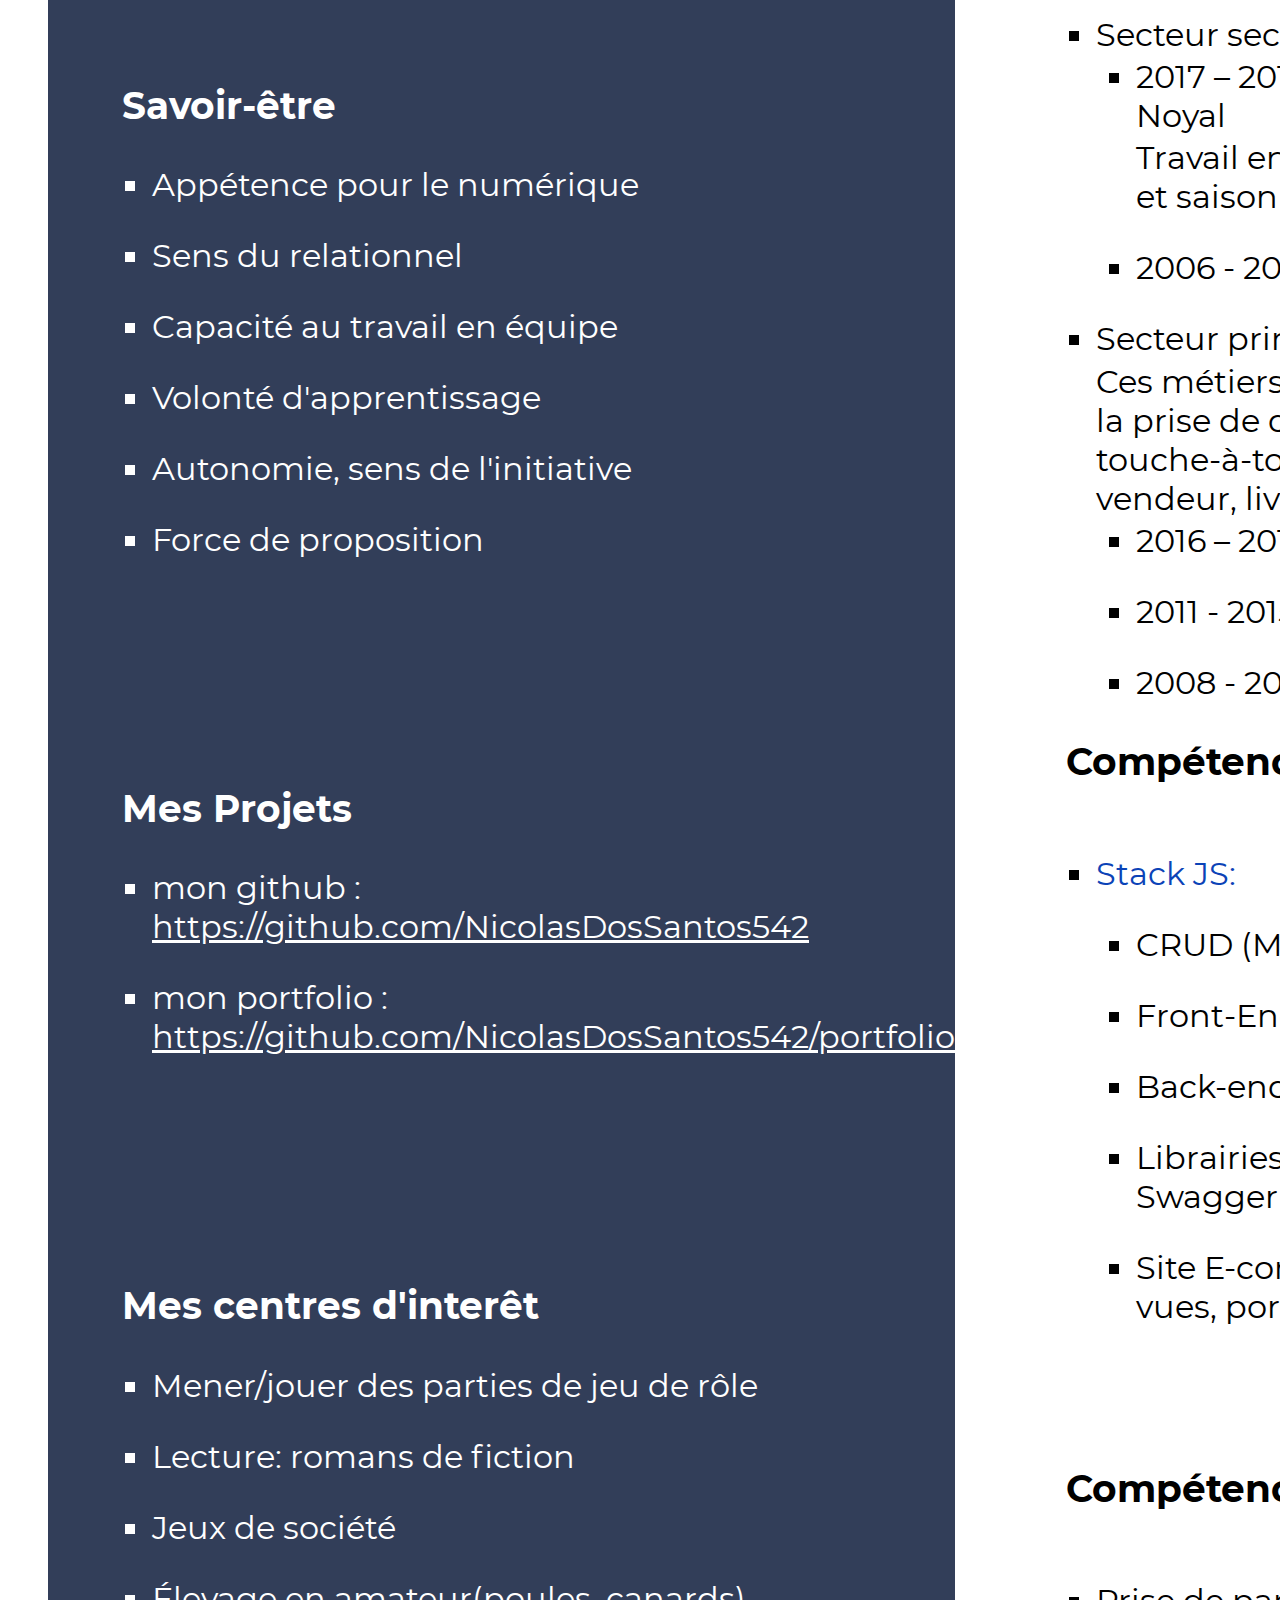
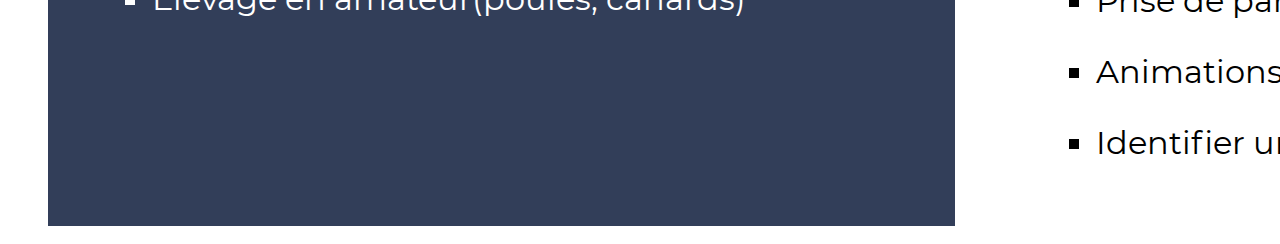
==== commit d0efd7ee: "delete "/" en trop" ====
--- a/index.html
+++ b/index.html
@@ -4,7 +4,7 @@
 <head>
     <meta charset="UTF-8">
     <link rel="stylesheet" href="CV.css">
-    <link rel="stylesheet" type="text/css" href="impression.css" media="print">
+    <link rel="stylesheet" href="impression.css">
     <title>CV</title>
 </head>
 
@@ -58,7 +58,7 @@
                     <li>Lecture: romans de fiction</li>
                     <li>Jeux de société</li>
                     <li>Élevage en amateur(poules, canards)</li>
-                </ul>/
+                </ul>
             </div>
 
         </div>
